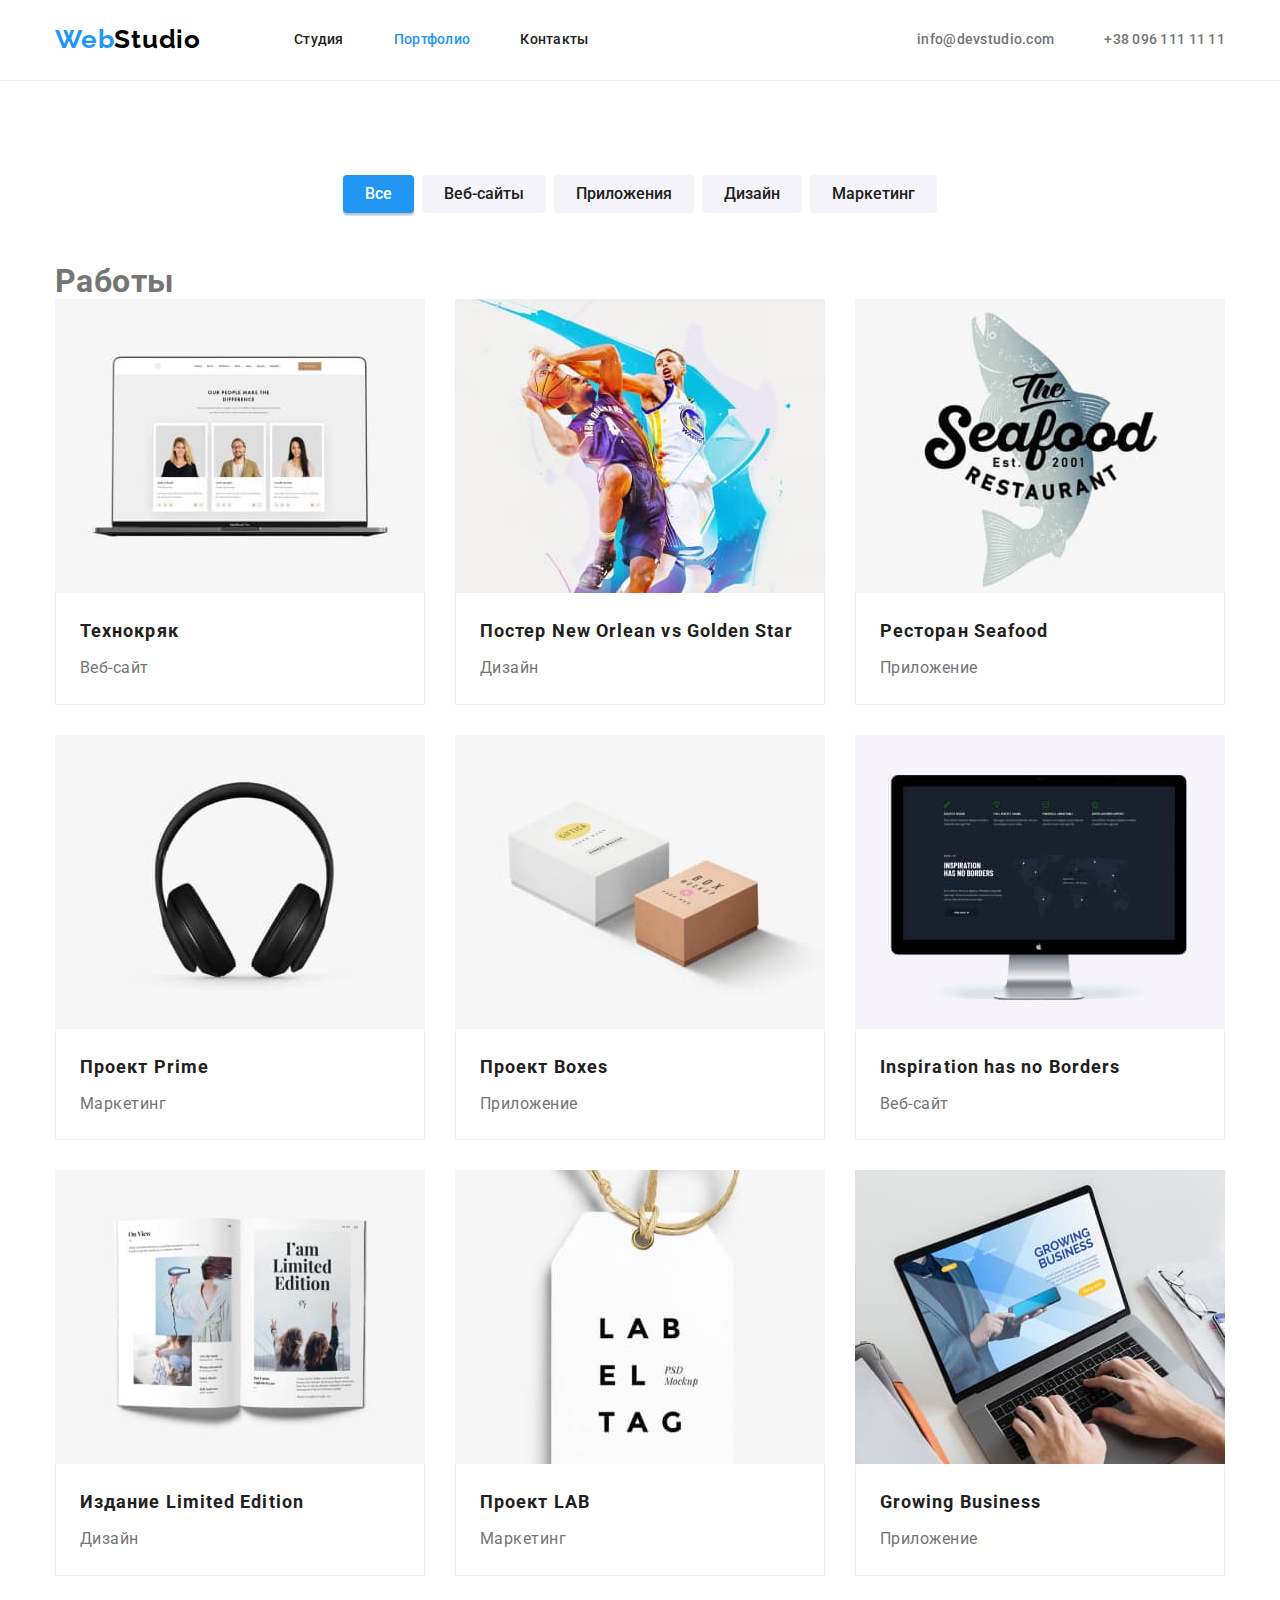
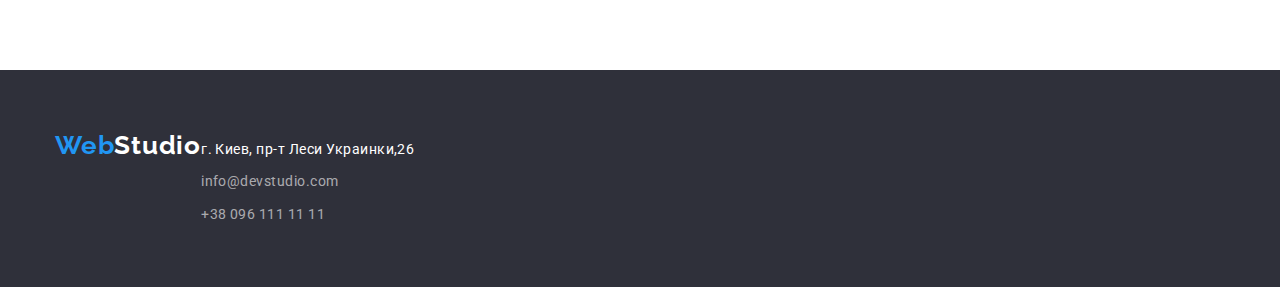
==== portfolio.html @ 6606b2bc "HW 04" ====
<!DOCTYPE html>
<html lang="ru">
  <head>
    <meta charset="UTF-8" />
    <meta http-equiv="X-UA-Compatible" content="IE=edge" />
    <meta name="viewport" content="width=device-width, initial-scale=1.0" />
    <title>Портфолио</title>
    <link rel="preconnect" href="https://fonts.googleapis.com" />
    <link rel="preconnect" href="https://fonts.gstatic.com" crossorigin />
    <link
      href="https://fonts.googleapis.com/css2?family=Raleway:wght@700&family=Roboto:wght@400;500;700;900&display=swap"
      rel="stylesheet"
    />
    <link
      rel="stylesheet"
      href="https://cdnjs.cloudflare.com/ajax/libs/modern-normalize/1.1.0/modern-normalize.min.css"
    />
    <link rel="stylesheet" href="./css/styles.css" />
  </head>
  <body>
    <!-- Container Header -->

    <header class="header">
      <div class="header-page conteiner">
        <!-- Header Navigation -->
        <nav class="header-nav">
          <a lang="en" href="./index.html" class="logo-nav link">Web<span>Studio</span></a>
          <ul class="header-nav-list list">
            <li class="item"><a href="./index.html" class="link">Студия</a></li>
            <li class="item">
              <a href="./portfolio.html" class="link current">Портфолио</a>
            </li>
            <li class="item"><a href="" class="link">Контакты</a></li>
          </ul>
        </nav>
        <!-- Header Contects -->
        <ul class="header-contacts list">
          <li class="item">
            <a href="mailto:info@devstudio.com" class="header-contacts-mail link"
              >info@devstudio.com</a
            >
          </li>
          <li class="item">
            <a href="tel:+380961111111" class="header-contacts-tel link">+38 096 111 11 11</a>
          </li>
        </ul>
      </div>
    </header>

    <!-- Container Portfolio -->

    <main>
      <!-- section Portfolio -->

      <section class="works-content section">
        <div class="warks-page conteiner">
          <!-- Potrfolio navigation -->

          <ul class="works-nav list">
            <li class="works-nav-item">
              <button type="button" class="works-button current">Все</button>
            </li>

            <li class="works-nav-item">
              <button type="button" class="works-button">Веб-сайты</button>
            </li>

            <li class="works-nav-item">
              <button type="button" class="works-button">Приложения</button>
            </li>

            <li class="works-nav-item">
              <button type="button" class="works-button">Дизайн</button>
            </li>

            <li class="works-nav-item">
              <button type="button" class="works-button">Маркетинг</button>
            </li>
          </ul>

          <!-- Works -->

          <h1 class="works-titel">Работы</h1>
          <ul class="works-list list">
            <li class="works-item">
              <img
                src="./images/portfol-1.jpg"
                alt="ноутбук с вебсайтом"
                width="370"
                height="294"
              />
              <div class="works-card">
                <h2 class="works-caption">Технокряк</h2>
                <p class="works-text">Веб-сайт</p>
              </div>
            </li>

            <li class="works-item">
              <img src="./images/portfol-2.jpg" alt="баскетболисты" width="370" height="294" />
              <div class="works-card">
                <h2 class="works-caption">
                  Постер <span lang="en">New Orlean vs Golden Star</span>
                </h2>
                <p class="works-text">Дизайн</p>
              </div>
            </li>

            <li class="works-item">
              <img src="./images/portfol-3.jpg" alt="лого с рыбой" width="370" height="294" />
              <div class="works-card">
                <h2 class="works-caption">Ресторан <span lang="en">Seafood</span></h2>
                <p class="works-text">Приложение</p>
              </div>
            </li>

            <li class="works-item">
              <img src="./images/portfol-4.jpg" alt="наушники" width="370" height="294" />
              <div class="works-card">
                <h2 class="works-caption">Проект <span>Prime</span></h2>
                <p class="works-text">Маркетинг</p>
              </div>
            </li>

            <li class="works-item">
              <img src="./images/portfol-5.jpg" alt="две коробки" width="370" height="294" />
              <div class="works-card">
                <h2 class="works-caption">Проект <span lang="en">Boxes</span></h2>
                <p class="works-text">Приложение</p>
              </div>
            </li>

            <li class="works-item">
              <img src="./images/portfol-6.jpg" alt="монитор компьютера" width="370" height="294" />
              <div class="works-card">
                <h2 lang="en" class="works-caption">Inspiration has no Borders</h2>
                <p class="works-text">Веб-сайт</p>
              </div>
            </li>

            <li class="works-item">
              <img src="./images/portfol-7.jpg" alt="развернутая книга" width="370" height="294" />
              <div class="works-card">
                <h2 class="works-caption">Издание <span lang="en">Limited Edition</span></h2>
                <p class="works-text">Дизайн</p>
              </div>
            </li>

            <li class="works-item">
              <img src="./images/portfol-8.jpg" alt="бирка с лого" width="370" height="294" />
              <div class="works-card">
                <h2 class="works-caption">Проект <span lang="en">LAB</span></h2>
                <p class="works-text">Маркетинг</p>
              </div>
            </li>

            <li class="works-item">
              <img
                src="./images/portfol-9.jpg"
                alt="открытый ноутбук с руками"
                width="370"
                height="294"
              />
              <div class="works-card">
                <h2 lang="en" class="works-caption">Growing Business</h2>
                <p class="works-text">Приложение</p>
              </div>
            </li>
          </ul>
        </div>
      </section>
    </main>

    <!-- Container Information -->

    <footer>
      <div class="conteiner">
        <a lang="en" href="./index.html" class="logo-footer link">Web<span>Studio</span></a>
        <address>
          <ul class="address-list list">
            <li>
              <a href="https://goo.gl/maps/yYDRXDm1d8VH44QLA" target="_blank" class="map link"
                >г. Киев, пр-т Леси Украинки,26</a
              >
            </li>
            <li><a href="mailto:info@devstudio.com" class="mail link">info@devstudio.com</a></li>
            <li><a href="tel:+380961111111" class="tel link">+38 096 111 11 11</a></li>
          </ul>
        </address>
      </div>
    </footer>
  </body>
</html>
---- css/styles.css ----
/* основной цвет текста #757575 */
/* вторичный цвет текста #212121 */
/* дополнительный цвет белый #FFFFFF */
/* дополнительный цвет черный #000000 */
/* акцент #2196F3 */
/* вторичный цвет фона #2F303A */
/* вторичный цвет белого фона #F5F4FA */
:root {
  --primary-text-color: #757575;
  --secondary-text-color: #212121;
  --white-text-color: #ffffff;
  --black-text-color: #000000;
  --accent-color: #2196f3;
  --accent-color-secondary: #188ce8;
  --background-primary-color: #ffffff;
  --background-accent-color: #2f303a;
  --background-secondary-color: #f5f4fa;
  --background-img-color: #c4c4c4;
  --background-link-color: rgba(255, 255, 255, 0.1);
  --bg-linear-gradient: rgba(47, 48, 58, 0.4);
  --address-color: rgba(255, 255, 255, 0.6);
  --border: 1px solid #ececec;
  --border-secondary: 1px solid #eeeeee;
  --icon-color: #afb1b8;
  --border-icon: 1px solid #afb1b8;
  --border-icon-accent: 1px solid #2196f3;
  --box-shadow: 0px 1px 3px rgba(0, 0, 0, 0.12), 0px 1px 1px rgba(0, 0, 0, 0.14),
    0px 2px 1px rgba(0, 0, 0, 0.2);
  --box-shadow-works: 0px 4px 4px rgba(0, 0, 0, 0.25), 0px 1px 1px rgba(0, 0, 0, 0.12),
    0px 4px 4px rgba(0, 0, 0, 0.06), 1px 4px 6px rgba(0, 0, 0, 0.16);
  --box-shadow-works-nav: 0px 3px 1px rgba(0, 0, 0, 0.1), 0px 1px 2px rgba(0, 0, 0, 0.08),
    0px 2px 2px rgba(0, 0, 0, 0.12);
}

body {
  background-color: var(--background-primary-color);
  color: var(--primary-text-color);

  font-family: 'Roboto', sans-serif;
  letter-spacing: 0.03em;
}
h1,
h2,
h3,
ul,
p {
  margin: 0;
}
img {
  display: block;
  max-width: 100%;
  height: auto;
}
.conteiner {
  width: 1200px;
  margin-left: auto;
  margin-right: auto;
  padding: 0 15px;
}
.link {
  text-decoration: none;
}
.list {
  padding: 0;
  margin: 0;
  list-style: none;
}
.visually-hidden {
  position: absolute;
  width: 1px;
  height: 1px;
  margin: -1px;
  border: 0;
  padding: 0;
  clip: rect(0 0 0 0);
  overflow: hidden;
}
/* LOGO */

.logo-nav,
.logo-footer {
  color: var(--accent-color);

  font-family: 'Raleway', sans-serif;
  font-weight: 700;
  font-size: 26px;
  line-height: 1.2;
  letter-spacing: 0.03em;
}
.logo-nav.link {
  padding: 24px 0;
}
.logo-nav span {
  color: var(--black-text-color);
}
.logo-footer {
  display: inline-block;
  margin-bottom: 20px;
}
.logo-footer span {
  color: var(--white-text-color);
}

/* Conteiner Header */

.header {
  border-bottom: var(--border);
  font-weight: 500;
  font-size: 14px;
  line-height: 1.14;
  letter-spacing: 0.02em;
}
.header-page {
  display: flex;
}
/* Header navigation */

.header-nav {
  display: flex;
  align-items: center;
}
.header-nav-list {
  display: flex;
  margin-left: 93px;
}
.header-nav-list .link {
  display: block;
  padding: 32px 0;
  color: var(--secondary-text-color);
}
.header-nav-list .link.current,
.header-nav-list .link:hover,
.header-nav-list .link:focus {
  color: var(--accent-color);
}
.header-nav-list > .item:not(:last-child) {
  margin-right: 50px;
}

/* Header Contects */

.header-contacts {
  display: flex;
  margin-left: auto;
}
.header-contacts > .item + .item {
  margin-left: 50px;
}
.header-contacts .link {
  display: flex;
  padding: 32px 0;
  align-items: center;
  color: var(--primary-text-color);
}
.header-contacts .link:hover,
.header-contacts .link:focus {
  color: var(--accent-color);
}
.header-contacts .link > .icon {
  display: inline-block;
  margin-right: 10px;
  fill: var(--primary-text-color);
}
.header-contacts .link:hover .icon,
.header-contacts .link:focus .icon {
  fill: var(--accent-color);
}

/* Hero */

.hero {
  max-width: 1600px;
  height: 600px;
  margin-left: auto;
  margin-right: auto;
  padding: 200px 0;
  background-color: var(--background-img-color);
  background-image: linear-gradient(to right, var(--bg-linear-gradient), var(--bg-linear-gradient)),
    url(../images/bg-img.jpg);
  background-size: 1600px;
  background-position: center;
  background-repeat: no-repeat;
  text-align: center;
}
.hero-page {
  width: 696px;
}
.hero-title {
  margin-bottom: 30px;
  color: var(--white-text-color);

  font-weight: 900;
  font-size: 44px;
  line-height: 1.5;
  text-align: center;
  letter-spacing: 0.06em;
  text-transform: uppercase;
}

/* Sections */

.section {
  padding: 94px 0;
}
.section-title {
  color: var(--secondary-text-color);

  font-weight: 700;
  font-size: 36px;
  line-height: 1.17;
  text-align: center;
}

/* Specifics */

.specifics-list {
  display: flex;
}
.specifics-item {
  max-width: 270px;
}
.specifics-item:not(:last-child) {
  margin-right: 30px;
}
.specifics-icon {
  display: flex;
  height: 120px;
  margin-bottom: 30px;
  background-color: var(--background-secondary-color);
  border-radius: 4px;
  justify-content: center;
  align-items: center;
}
.specifics-icon .icon {
  width: 70px;
  height: 70px;
}
.specifics-caption {
  color: var(--secondary-text-color);
  margin-bottom: 10px;

  font-weight: 700;
  font-size: 14px;
  line-height: 1.14;
  text-transform: uppercase;
}
.specifics-text {
  font-size: 14px;
  line-height: 1.7;
}

/* Features */

.features-content.section {
  padding-top: 0;
}
.features-list {
  display: flex;
}
.features-title {
  margin-bottom: 50px;
}
.features-item:not(:last-child) {
  margin-right: 30px;
}

/* Team */

.team-content {
  background-color: var(--background-secondary-color);
}
.team-title {
  margin-bottom: 50px;
}
.team-list {
  display: flex;
}
.team-item {
  max-width: 270px;
  border-radius: 0px 0px 4px 4px;
  background-color: var(--background-primary-color);
  box-shadow: var(--box-shadow);
}
.team-item:not(:last-child) {
  margin-right: 30px;
}
.team-card {
  padding: 30px;
}
.team-caption {
  color: var(--secondary-text-color);
  margin-bottom: 10px;

  font-weight: 500;
  font-size: 16px;
  line-height: 1.19;
  text-align: center;
}
.team-text {
  font-size: 16px;
  line-height: 1.19;
  text-align: center;
  margin-bottom: 16px;
}
.team-links-list {
  display: flex;
  justify-content: space-between;
}
.team-links-icon {
  display: flex;
  justify-content: center;
  align-items: center;
  width: 44px;
  height: 44px;
  border-radius: 50%;
}
.team-links-icon:hover,
.team-links-icon:focus {
  background-color: var(--accent-color);
}
.team-links-icon > .icon {
  width: 20px;
  height: 20px;
  fill: var(--icon-color);
}
.team-links-icon:hover .icon,
.team-links-icon:focus .icon {
  fill: var(--background-primary-color);
}

/* Clients */

.clients-title {
  margin-bottom: 50px;
}
.clients-list {
  display: flex;
}
.clients-item:not(:last-child) {
  margin-right: 30px;
}
.clients-links:hover,
.clients-links:focus {
  color: var(--accent-color);
}
.clients-links {
  display: flex;
  justify-content: center;
  align-items: center;
  width: 170px;
  height: 92px;
  border: var(--border-icon);
  border-radius: 4px;
}
.clients-links:hover,
.clients-links:focus {
  border: var(--border-icon-accent);
}
.clients-links > .icon {
  fill: var(--icon-color);
}
.clients-links:hover .icon,
.clients-links:focus .icon {
  fill: var(--accent-color);
}

/* Footer */

footer {
  padding-top: 60px;
  padding-bottom: 60px;
  background-color: var(--background-accent-color);
}
footer > .conteiner {
  display: flex;
  align-items: baseline;
}
/* Footer address */

.address-content {
  margin-right: 70px;
}
.address-list {
  font-style: normal;
  font-size: 14px;
  line-height: 1.7;
}
.address-list > li:not(:last-child) {
  margin-bottom: 9px;
}
.address-list .map {
  color: var(--white-text-color);
}
.address-list .mail,
.address-list .tel {
  color: var(--address-color);
}
.address-list .map:hover,
.address-list .mail:hover,
.address-list .tel:hover,
.address-list .map:focus,
.address-list .mail:focus,
.address-list .tel:focus {
  color: var(--accent-color);
}

/* Footer links */

.footer-links-caption {
  display: inline-block;
  margin-bottom: 20px;
  color: var(--white-text-color);

  font-weight: 700;
  font-size: 14px;
  line-height: 1.14;
  text-transform: uppercase;
}
.footer-links-list {
  display: flex;
}
.footer-links-item:not(:last-child) {
  margin-right: 10px;
}
.footer-links-icon {
  display: flex;
  justify-content: center;
  align-items: center;
  width: 44px;
  height: 44px;
  background-color: var(--background-link-color);
  border-radius: 50%;
}

.footer-links-icon:hover,
.footer-links-icon:focus {
  background-color: var(--accent-color);
}
.footer-links-icon > .icon {
  width: 20px;
  height: 20px;
  fill: var(--background-primary-color);
}

/* Portfolio navigation*/

.works-nav {
  margin-bottom: 50px;
  display: flex;
  justify-content: center;
}
.works-nav-item:not(:last-child) {
  margin-right: 8px;
}

/* Portfolio Works */

.works-list {
  display: flex;
  flex-wrap: wrap;
}
.works-item {
  width: 370px;
  margin-right: 30px;
  margin-bottom: 30px;
}
.works-item:nth-child(3n) {
  margin-right: 0;
}
.works-item:nth-last-child(-n + 3) {
  margin-bottom: 0;
}
.works-item-link {
  display: block;
}
.works-item-link:hover {
  box-shadow: var(--box-shadow-works);
}
.works-card {
  border: var(--border-secondary);
  border-top: none;
  padding: 20px 24px;
}
.works-caption {
  color: var(--secondary-text-color);
  margin-bottom: 4px;

  font-weight: 700;
  font-size: 18px;
  line-height: 2;
  letter-spacing: 0.06em;
}
.works-text {
  color: var(--primary-text-color);
  font-style: normal;
  font-size: 16px;
  line-height: 1.9;
}

/* Button */

.hero-button,
.works-button {
  display: inline-block;
  font-family: inherit;
  text-align: center;
  border: 0;
  border-radius: 4px;
}

.hero-button {
  background-color: var(--accent-color);
  color: var(--white-text-color);
  cursor: pointer;
  min-width: 200px;
  padding: 10px 32px;

  font-weight: 700;
  font-size: 16px;
  line-height: 1.9;
  letter-spacing: 0.06em;
}
.hero-button:hover,
.hero-button:focus {
  background-color: var(--accent-color-secondary);
  color: var(--white-text-color);
}
.works-button {
  background-color: var(--background-secondary-color);
  color: var(--secondary-text-color);
  cursor: pointer;
  padding: 6px 22px;

  font-weight: 500;
  font-size: 16px;
  line-height: 1.6;
}
.works-button.current,
.works-button:hover,
.works-button:focus {
  background-color: var(--accent-color);
  color: var(--white-text-color);
  box-shadow: var(--box-shadow-works-nav);
}
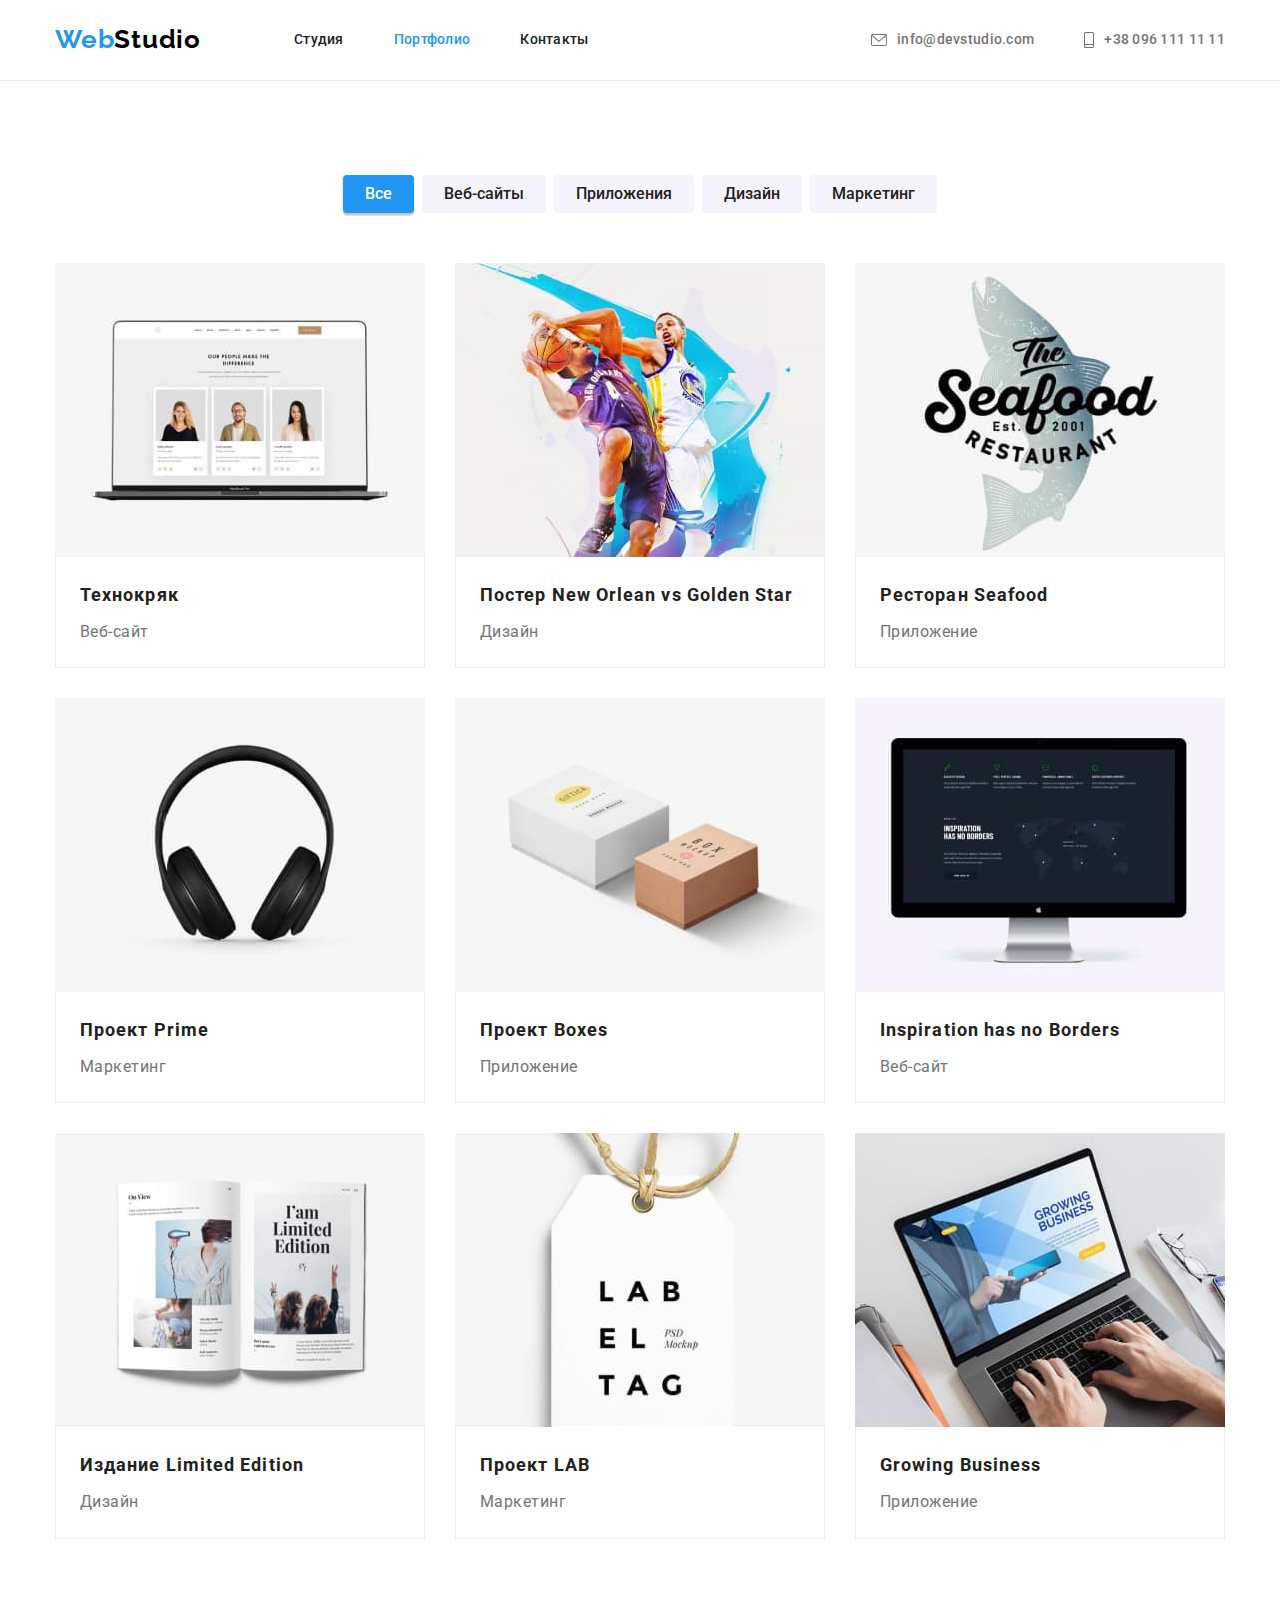
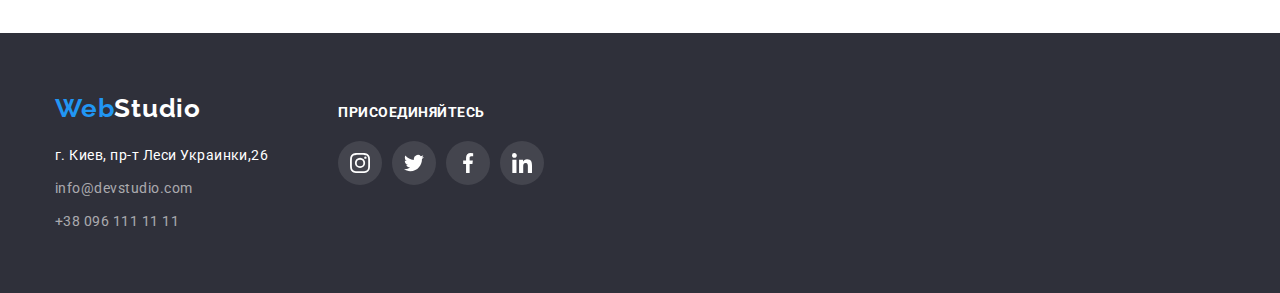
==== commit 0463f05e: "Fix portfolio page" ====
--- a/portfolio.html
+++ b/portfolio.html
@@ -33,15 +33,25 @@
             <li class="item"><a href="" class="link">Контакты</a></li>
           </ul>
         </nav>
+
         <!-- Header Contects -->
+
         <ul class="header-contacts list">
           <li class="item">
-            <a href="mailto:info@devstudio.com" class="header-contacts-mail link"
-              >info@devstudio.com</a
-            >
+            <a class="link" href="mailto:info@devstudio.com">
+              <svg class="icon" width="16" height="12">
+                <use href="./images/icons.svg#envelope"></use>
+              </svg>
+              info@devstudio.com
+            </a>
           </li>
           <li class="item">
-            <a href="tel:+380961111111" class="header-contacts-tel link">+38 096 111 11 11</a>
+            <a class="link" href="tel:+380961111111">
+              <svg class="icon" width="10" height="16">
+                <use href="./images/icons.svg#smartphone"></use>
+              </svg>
+              +38 096 111 11 11
+            </a>
           </li>
         </ul>
       </div>
@@ -80,90 +90,118 @@
 
           <!-- Works -->
 
-          <h1 class="works-titel">Работы</h1>
+          <h1 class="works-titel visually-hidden">Работы</h1>
           <ul class="works-list list">
             <li class="works-item">
-              <img
-                src="./images/portfol-1.jpg"
-                alt="ноутбук с вебсайтом"
-                width="370"
-                height="294"
-              />
-              <div class="works-card">
-                <h2 class="works-caption">Технокряк</h2>
-                <p class="works-text">Веб-сайт</p>
-              </div>
-            </li>
-
-            <li class="works-item">
-              <img src="./images/portfol-2.jpg" alt="баскетболисты" width="370" height="294" />
-              <div class="works-card">
-                <h2 class="works-caption">
-                  Постер <span lang="en">New Orlean vs Golden Star</span>
-                </h2>
-                <p class="works-text">Дизайн</p>
-              </div>
-            </li>
-
-            <li class="works-item">
-              <img src="./images/portfol-3.jpg" alt="лого с рыбой" width="370" height="294" />
-              <div class="works-card">
-                <h2 class="works-caption">Ресторан <span lang="en">Seafood</span></h2>
-                <p class="works-text">Приложение</p>
-              </div>
-            </li>
-
-            <li class="works-item">
-              <img src="./images/portfol-4.jpg" alt="наушники" width="370" height="294" />
-              <div class="works-card">
-                <h2 class="works-caption">Проект <span>Prime</span></h2>
-                <p class="works-text">Маркетинг</p>
-              </div>
-            </li>
-
-            <li class="works-item">
-              <img src="./images/portfol-5.jpg" alt="две коробки" width="370" height="294" />
-              <div class="works-card">
-                <h2 class="works-caption">Проект <span lang="en">Boxes</span></h2>
-                <p class="works-text">Приложение</p>
-              </div>
-            </li>
-
-            <li class="works-item">
-              <img src="./images/portfol-6.jpg" alt="монитор компьютера" width="370" height="294" />
-              <div class="works-card">
-                <h2 lang="en" class="works-caption">Inspiration has no Borders</h2>
-                <p class="works-text">Веб-сайт</p>
-              </div>
-            </li>
-
-            <li class="works-item">
-              <img src="./images/portfol-7.jpg" alt="развернутая книга" width="370" height="294" />
-              <div class="works-card">
-                <h2 class="works-caption">Издание <span lang="en">Limited Edition</span></h2>
-                <p class="works-text">Дизайн</p>
-              </div>
-            </li>
-
-            <li class="works-item">
-              <img src="./images/portfol-8.jpg" alt="бирка с лого" width="370" height="294" />
-              <div class="works-card">
-                <h2 class="works-caption">Проект <span lang="en">LAB</span></h2>
-                <p class="works-text">Маркетинг</p>
-              </div>
-            </li>
-
-            <li class="works-item">
-              <img
-                src="./images/portfol-9.jpg"
-                alt="открытый ноутбук с руками"
-                width="370"
-                height="294"
-              />
-              <div class="works-card">
-                <h2 lang="en" class="works-caption">Growing Business</h2>
-                <p class="works-text">Приложение</p>
-              </div>
+              <a class="works-item-link link" href="">
+                <img
+                  src="./images/portfol-1.jpg"
+                  alt="ноутбук с вебсайтом"
+                  width="370"
+                  height="294"
+                />
+                <div class="works-card">
+                  <h2 class="works-caption">Технокряк</h2>
+                  <p class="works-text">Веб-сайт</p>
+                </div>
+              </a>
+            </li>
+
+            <li class="works-item">
+              <a class="works-item-link link" href="">
+                <img src="./images/portfol-2.jpg" alt="баскетболисты" width="370" height="294" />
+                <div class="works-card">
+                  <h2 class="works-caption">
+                    Постер <span lang="en">New Orlean vs Golden Star</span>
+                  </h2>
+                  <p class="works-text">Дизайн</p>
+                </div>
+              </a>
+            </li>
+
+            <li class="works-item">
+              <a class="works-item-link link" href="">
+                <img src="./images/portfol-3.jpg" alt="лого с рыбой" width="370" height="294" />
+                <div class="works-card">
+                  <h2 class="works-caption">Ресторан <span lang="en">Seafood</span></h2>
+                  <p class="works-text">Приложение</p>
+                </div>
+              </a>
+            </li>
+
+            <li class="works-item">
+              <a class="works-item-link link" href="">
+                <img src="./images/portfol-4.jpg" alt="наушники" width="370" height="294" />
+                <div class="works-card">
+                  <h2 class="works-caption">Проект <span>Prime</span></h2>
+                  <p class="works-text">Маркетинг</p>
+                </div>
+              </a>
+            </li>
+
+            <li class="works-item">
+              <a class="works-item-link link" href="">
+                <img src="./images/portfol-5.jpg" alt="две коробки" width="370" height="294" />
+                <div class="works-card">
+                  <h2 class="works-caption">Проект <span lang="en">Boxes</span></h2>
+                  <p class="works-text">Приложение</p>
+                </div>
+              </a>
+            </li>
+
+            <li class="works-item">
+              <a class="works-item-link link" href="">
+                <img
+                  src="./images/portfol-6.jpg"
+                  alt="монитор компьютера"
+                  width="370"
+                  height="294"
+                />
+                <div class="works-card">
+                  <h2 lang="en" class="works-caption">Inspiration has no Borders</h2>
+                  <p class="works-text">Веб-сайт</p>
+                </div>
+              </a>
+            </li>
+
+            <li class="works-item">
+              <a class="works-item-link link" href="">
+                <img
+                  src="./images/portfol-7.jpg"
+                  alt="развернутая книга"
+                  width="370"
+                  height="294"
+                />
+                <div class="works-card">
+                  <h2 class="works-caption">Издание <span lang="en">Limited Edition</span></h2>
+                  <p class="works-text">Дизайн</p>
+                </div>
+              </a>
+            </li>
+
+            <li class="works-item">
+              <a class="works-item-link link" href="">
+                <img src="./images/portfol-8.jpg" alt="бирка с лого" width="370" height="294" />
+                <div class="works-card">
+                  <h2 class="works-caption">Проект <span lang="en">LAB</span></h2>
+                  <p class="works-text">Маркетинг</p>
+                </div>
+              </a>
+            </li>
+
+            <li class="works-item">
+              <a class="works-item-link link" href="">
+                <img
+                  src="./images/portfol-9.jpg"
+                  alt="открытый ноутбук с руками"
+                  width="370"
+                  height="294"
+                />
+                <div class="works-card">
+                  <h2 lang="en" class="works-caption">Growing Business</h2>
+                  <p class="works-text">Приложение</p>
+                </div>
+              </a>
             </li>
           </ul>
         </div>
@@ -174,18 +212,61 @@
 
     <footer>
       <div class="conteiner">
-        <a lang="en" href="./index.html" class="logo-footer link">Web<span>Studio</span></a>
-        <address>
-          <ul class="address-list list">
-            <li>
-              <a href="https://goo.gl/maps/yYDRXDm1d8VH44QLA" target="_blank" class="map link"
-                >г. Киев, пр-т Леси Украинки,26</a
-              >
-            </li>
-            <li><a href="mailto:info@devstudio.com" class="mail link">info@devstudio.com</a></li>
-            <li><a href="tel:+380961111111" class="tel link">+38 096 111 11 11</a></li>
-          </ul>
-        </address>
+        <!-- Address -->
+
+        <div class="address-content">
+          <a lang="en" href="./index.html" class="logo-footer link">Web<span>Studio</span></a>
+          <address>
+            <ul class="address-list list">
+              <li>
+                <a href="https://goo.gl/maps/yYDRXDm1d8VH44QLA" target="_blank" class="map link"
+                  >г. Киев, пр-т Леси Украинки,26</a
+                >
+              </li>
+              <li><a href="mailto:info@devstudio.com" class="mail link">info@devstudio.com</a></li>
+              <li><a href="tel:+380961111111" class="tel link">+38 096 111 11 11</a></li>
+            </ul>
+          </address>
+        </div>
+
+        <!-- Footer Links -->
+
+        <div class="footer-links-content">
+          <b class="footer-links-caption">присоединяйтесь</b>
+          <ul class="footer-links-list list">
+            <li class="footer-links-item">
+              <a class="footer-links-icon" href="" aria-label="instagram">
+                <svg class="icon">
+                  <use href="./images/icons.svg#instagram"></use>
+                </svg>
+              </a>
+            </li>
+
+            <li class="footer-links-item">
+              <a class="footer-links-icon" href="" aria-label="twitter">
+                <svg class="icon">
+                  <use href="./images/icons.svg#twitter"></use>
+                </svg>
+              </a>
+            </li>
+
+            <li class="footer-links-item">
+              <a class="footer-links-icon" href="" aria-label="facebook">
+                <svg class="icon">
+                  <use href="./images/icons.svg#facebook"></use>
+                </svg>
+              </a>
+            </li>
+
+            <li class="footer-links-item">
+              <a class="footer-links-icon" href="" aria-label="linkedin">
+                <svg class="icon">
+                  <use href="./images/icons.svg#linkedin"></use>
+                </svg>
+              </a>
+            </li>
+          </ul>
+        </div>
       </div>
     </footer>
   </body>
--- a/css/styles.css
+++ b/css/styles.css
@@ -176,7 +176,7 @@
   padding: 200px 0;
   background-color: var(--background-img-color);
   background-image: linear-gradient(to right, var(--bg-linear-gradient), var(--bg-linear-gradient)),
-    url(../images/bg-img.jpg);
+    url(../images/bg-img.jpeg);
   background-size: 1600px;
   background-position: center;
   background-repeat: no-repeat;
